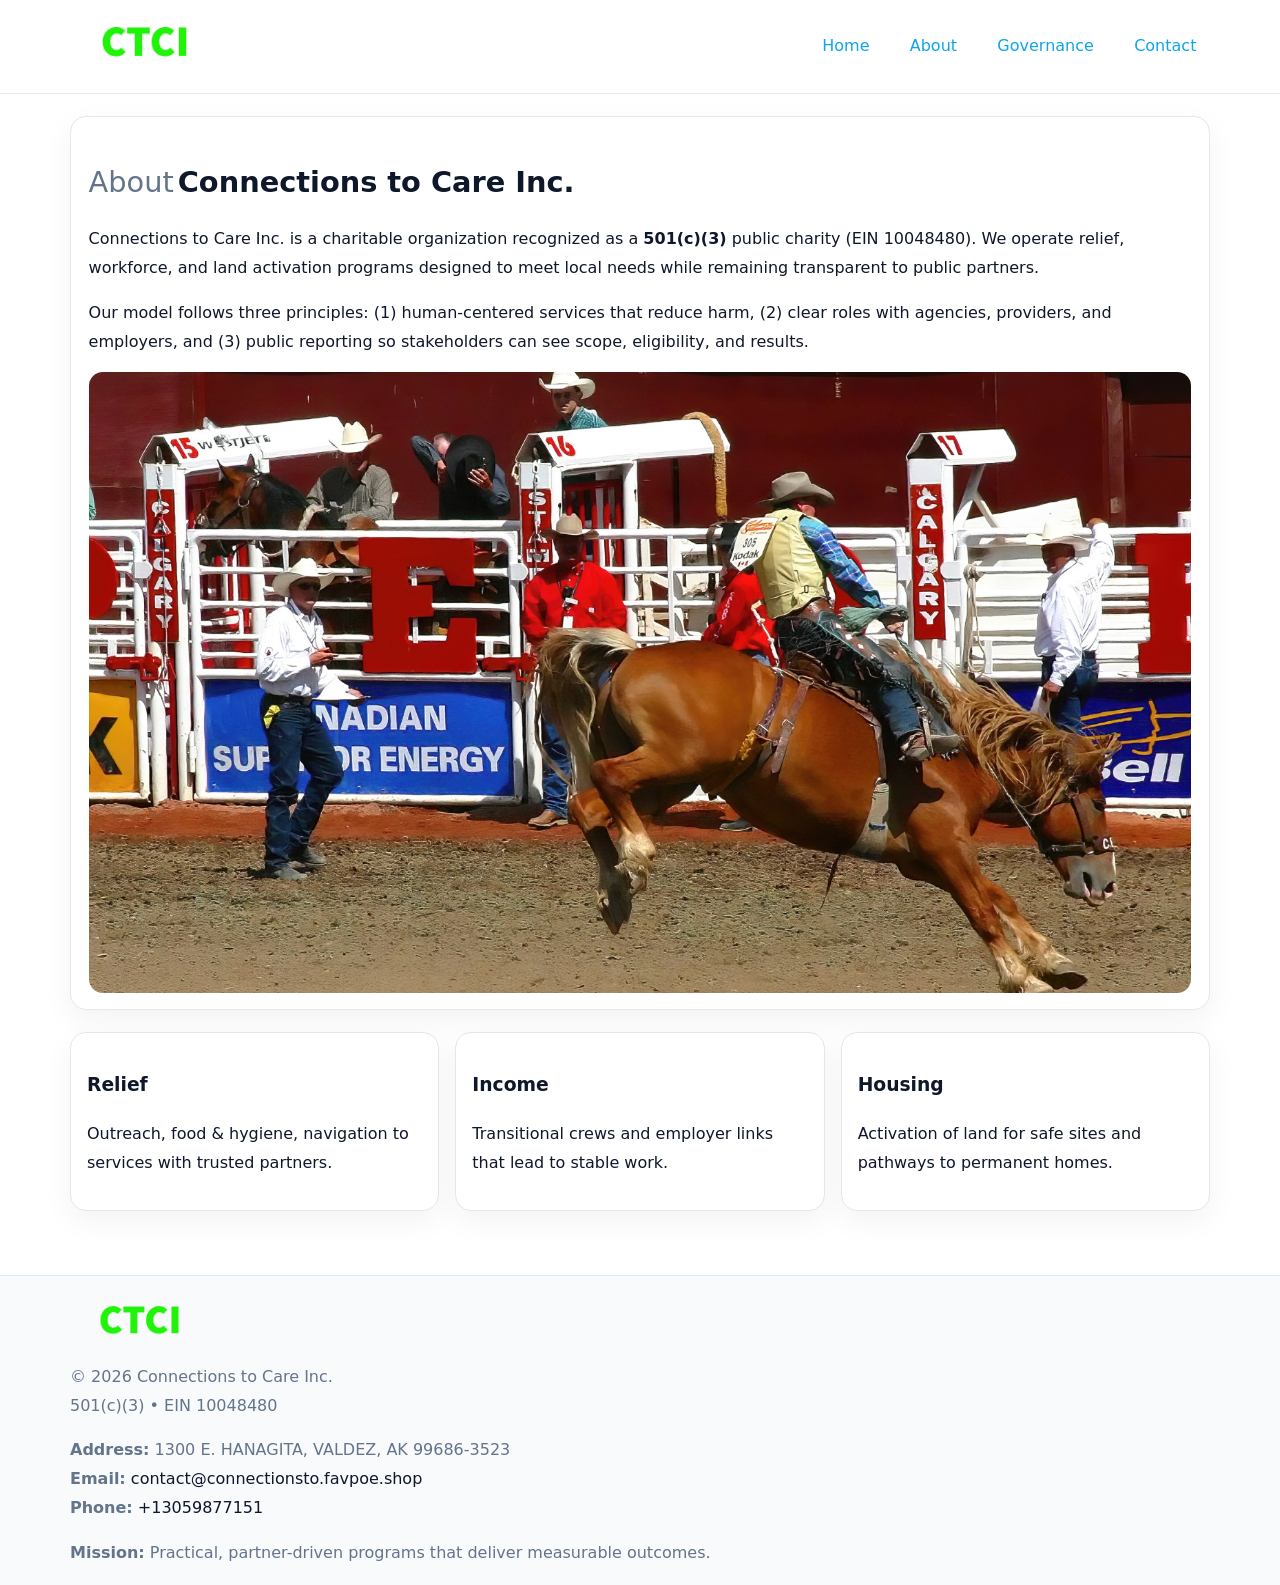
==== about.html @ 4550d3fd "Initial commit" ====
<!doctype html><html lang="en"><head>
<meta charset="utf-8">
<meta name="viewport" content="width=device-width,initial-scale=1">
<title>Connections to Care Inc. – Nonprofit • 2025</title>
<link rel="stylesheet" href="assets/styles.css">
<link rel="icon" href="images/logo.png">
  <meta name="description" content="We are a 501(c)(3) organization advancing community services, education, and direct relief through transparent programs, local partnerships, and measurable outcomes.">
</head><body>
<div style="position:absolute;left:-9999px;top:-9999px;opacity:0" data-uniq="{{UNIQUE_BLOB}}">
  <span>We are a 501(c)(3) organization advancing community services, education, and direct relief through transparent programs, local partnerships, and measurable outcomes.</span><svg width="12" height="12" viewBox="0 0 12 12" xmlns="http://www.w3.org/2000/svg"><circle cx="6" cy="6" r="5" fill="#2b6cb0"/></svg><img src="images/reporting.jpg" width="1" height="1" alt="" loading="lazy"/>
</div>

<header>
  <div class="topnav">
    <a href="index.html"><img src="images/logo.png" style="width:150px" alt=""></a>
    <nav>
      <a href="index.html">Home</a>
      <a class="active" href="about.html">About</a>
      <a href="governance.html">Governance</a>
      <a href="contact.html">Contact</a>
    </nav>
  </div>
</header>

<div class="page" style="grid-template-columns:1fr;">
  <main>
    <section class="section panel">
      <h1 style="font-size:1.8rem;margin-bottom:.4rem;"><span style="font-weight:500;color:var(--muted);margin-right:.25rem;">About</span><span style="font-weight:700;color:var(--ink);">Connections to Care Inc.</span></h1>
      <p>Connections to Care Inc. is a charitable organization recognized as a <strong>501(c)(3)</strong> public charity (EIN 10048480). We operate relief, workforce, and land activation programs designed to meet local needs while remaining transparent to public partners.</p>
      <p>Our model follows three principles: (1) human-centered services that reduce harm, (2) clear roles with agencies, providers, and employers, and (3) public reporting so stakeholders can see scope, eligibility, and results.</p>
      <img src="images/about.jpg" alt="" style="margin-top:1rem">
    </section>

    <section class="section cards">
      <article class="ce12063682a"><h3>Relief</h3><p>Outreach, food & hygiene, navigation to services with trusted partners.</p></article>
      <article class="ce12063682a"><h3>Income</h3><p>Transitional crews and employer links that lead to stable work.</p></article>
      <article class="ce12063682a"><h3>Housing</h3><p>Activation of land for safe sites and pathways to permanent homes.</p></article>
    </section>
  </main>
</div>

<footer>
  <div class="footer-wrap">
    <div class="footer-grid">
      <div class="footer-col"><img src="images/logo.png" style="width:140px;margin-bottom:.4rem" alt=""><div class="small">© <span id="year"></span> Connections to Care Inc.</div><div class="small">501(c)(3) • EIN 10048480</div></div>
      <div class="footer-col"><div class="small"><strong>Address:</strong> 1300 E. HANAGITA, VALDEZ, AK 99686-3523</div><div class="small"><strong>Email:</strong> <a href="mailto:contact@connectionsto.favpoe.shop">contact@connectionsto.favpoe.shop</a></div><div class="small"><strong>Phone:</strong> <a href="tel:+13059877151">+13059877151</a></div></div>
      <div class="footer-col"><div class="small"><strong>Mission:</strong> Practical, partner-driven programs that deliver measurable outcomes.</div></div>
    </div>
  </div>
</footer>
<script>(()=>{const y=document.getElementById('year');if(y)y.textContent=new Date().getFullYear();})();</script>
</body></html>
---- assets/styles.css ----
:root {
  --ink: #0f172a;
  --muted: #64748b;
  --paper: #ffffff;
  --line: #e2e8f0;
  --brand: #0ea5e9;
  --brand-ink: #0369a1;
  --soft: #ecfeff;
  --r: 16px;
  --sh: 0 10px 30px rgba(15, 23, 42, .05);
}

* { box-sizing: border-box; }
html, body { height: 100%; }
body {
  margin: 0;
  background: var(--paper);
  color: var(--ink);
  font-family: "Inter", system-ui, -apple-system, BlinkMacSystemFont, Arial, sans-serif;
  line-height: 1.8;
  -webkit-text-size-adjust: 100%;
}
img { max-width: 100%; height: auto; display: block; border-radius: 14px; }
a { color: var(--brand); text-decoration: none; }
a:hover { text-decoration: underline; }

/* NAV TOP */
header {
  background: #fff;
  border-bottom: 1px solid var(--line);
  position: sticky;
  top: 0;
  z-index: 10;
}
.topnav {
  width: min(1140px, 94%);
  margin: 0 auto;
  display: flex;
  justify-content: space-between;
  gap: .6rem;
  align-items: center;
  padding: .8rem 0;
  flex-wrap: wrap;
}
.topnav nav a {
  margin-left: .5rem;
  padding: .45rem .85rem;
  border-radius: 999px;
}
.topnav nav a:hover {
  background: rgba(14, 165, 233, .1);
  text-decoration: none;
}

/* HERO */
.cb62819e8a3 {
  background: linear-gradient(160deg, var(--soft), #fff 55%);
  border-bottom: 1px solid var(--line);
}
.hero-wrap {
  width: min(1140px, 94%);
  margin: 0 auto;
  display: grid;
  grid-template-columns: 1.2fr .8fr;
  gap: 1.2rem;
  align-items: center;
  padding: 1.6rem 0;
}
.cb62819e8a3 h1 {
  font-size: clamp(1.75rem, 3.2vw, 2.5rem);
  margin-bottom: .4rem;
}
.cb62819e8a3 p.lead {
  color: var(--muted);
  max-width: 600px;
}

/* MAIN LAYOUT */
.page {
  width: min(1140px, 94%);
  margin: 0 auto;
  display: grid;
  grid-template-columns: 1.4fr .6fr;
  gap: 1.4rem;
  padding: 1.4rem 0;
}
.section {
  margin-bottom: 1.4rem;
}
.panel {
  background: #fff;
  border: 1px solid var(--line);
  border-radius: 16px;
  padding: 1rem 1.1rem;
  box-shadow: var(--sh);
}
h2 {
  font-size: clamp(1.2rem, 2.3vw, 1.6rem);
  margin: 0 0 .5rem;
}
.subtle {
  color: var(--muted);
  font-size: .9rem;
}

/* SIDE INFO */
.sidebox {
  background: #fff;
  border: 1px solid var(--line);
  border-radius: 16px;
  padding: 1rem;
  box-shadow: var(--sh);
  position: sticky;
  top: 4.8rem;
}
.metric {
  background: rgba(14, 165, 233, .08);
  border-radius: 12px;
  padding: .7rem .85rem;
  margin-bottom: .65rem;
}
.metric .label { font-size: .75rem; color: var(--muted); }
.metric .value { font-size: 1.1rem; font-weight: 600; }

/* CARDS ROW */
.cards {
  display: grid;
  grid-template-columns: repeat(auto-fit, minmax(240px, 1fr));
  gap: 1rem;
}
.ce12063682a {
  background: #fff;
  border: 1px solid var(--line);
  border-radius: 16px;
  padding: 1rem;
  box-shadow: var(--sh);
}

/* TIMELINE */
.timeline { list-style: none; padding: 0; margin: .3rem 0 0; }
.timeline li {
  position: relative;
  padding-left: 1.3rem;
  margin: .45rem 0;
}
.timeline li::before {
  content: "";
  position: absolute;
  left: .25rem;
  top: .6rem;
  width: .48rem;
  height: .48rem;
  border-radius: 999px;
  background: var(--brand);
}

/* CONTACT FORM (shared) */
button, input, textarea, select { font: inherit; }
.contact-form {
  display: grid;
  grid-template-columns: 1fr;
  gap: 12px;
  max-width: 800px;
}
.contact-form .row-2 {
  display: grid;
  grid-template-columns: 1fr 1fr;
  gap: 12px;
}
.contact-form input,
.contact-form textarea {
  width: 100%;
  padding: .85rem 1rem;
  border: 1px solid var(--line);
  border-radius: 14px;
  min-height: 44px;
  background: #fff;
}
.contact-form textarea { resize: vertical; }
.contact-form button {
  width: auto;
  justify-self: start;
  padding: .9rem 1.4rem;
  background: var(--brand);
  color: #fff;
  border: 0;
  border-radius: 14px;
  cursor: pointer;
}
.contact-form button:hover { background: var(--brand-ink); }

/* FOOTER */
footer {
  background: #f8fafc;
  border-top: 1px solid var(--line);
  margin-top: 1.2rem;
}
.footer-wrap {
  width: min(1140px,94%);
  margin: 0 auto;
  padding: 1.1rem 0;
}
.footer-grid {
  display: grid;
  grid-template-columns: 1fr;
  gap: 1rem;
}
.footer-col .small { color: var(--muted); }
.footer-col a { color: var(--ink); }
.footer-col a:hover { color: var(--brand-ink); }

/* RESPONSIVE */
@media (max-width: 980px) {
  .hero-wrap {
    grid-template-columns: 1fr;
    text-align: center;
  }
  .page {
    grid-template-columns: 1fr;
  }
  .sidebox { position: static; }
}
@media (max-width: 640px) {
  .topnav { justify-content: center; }
  .contact-form .row-2 { grid-template-columns: 1fr; }
  .hero-wrap { padding: 1.2rem 0; }
}
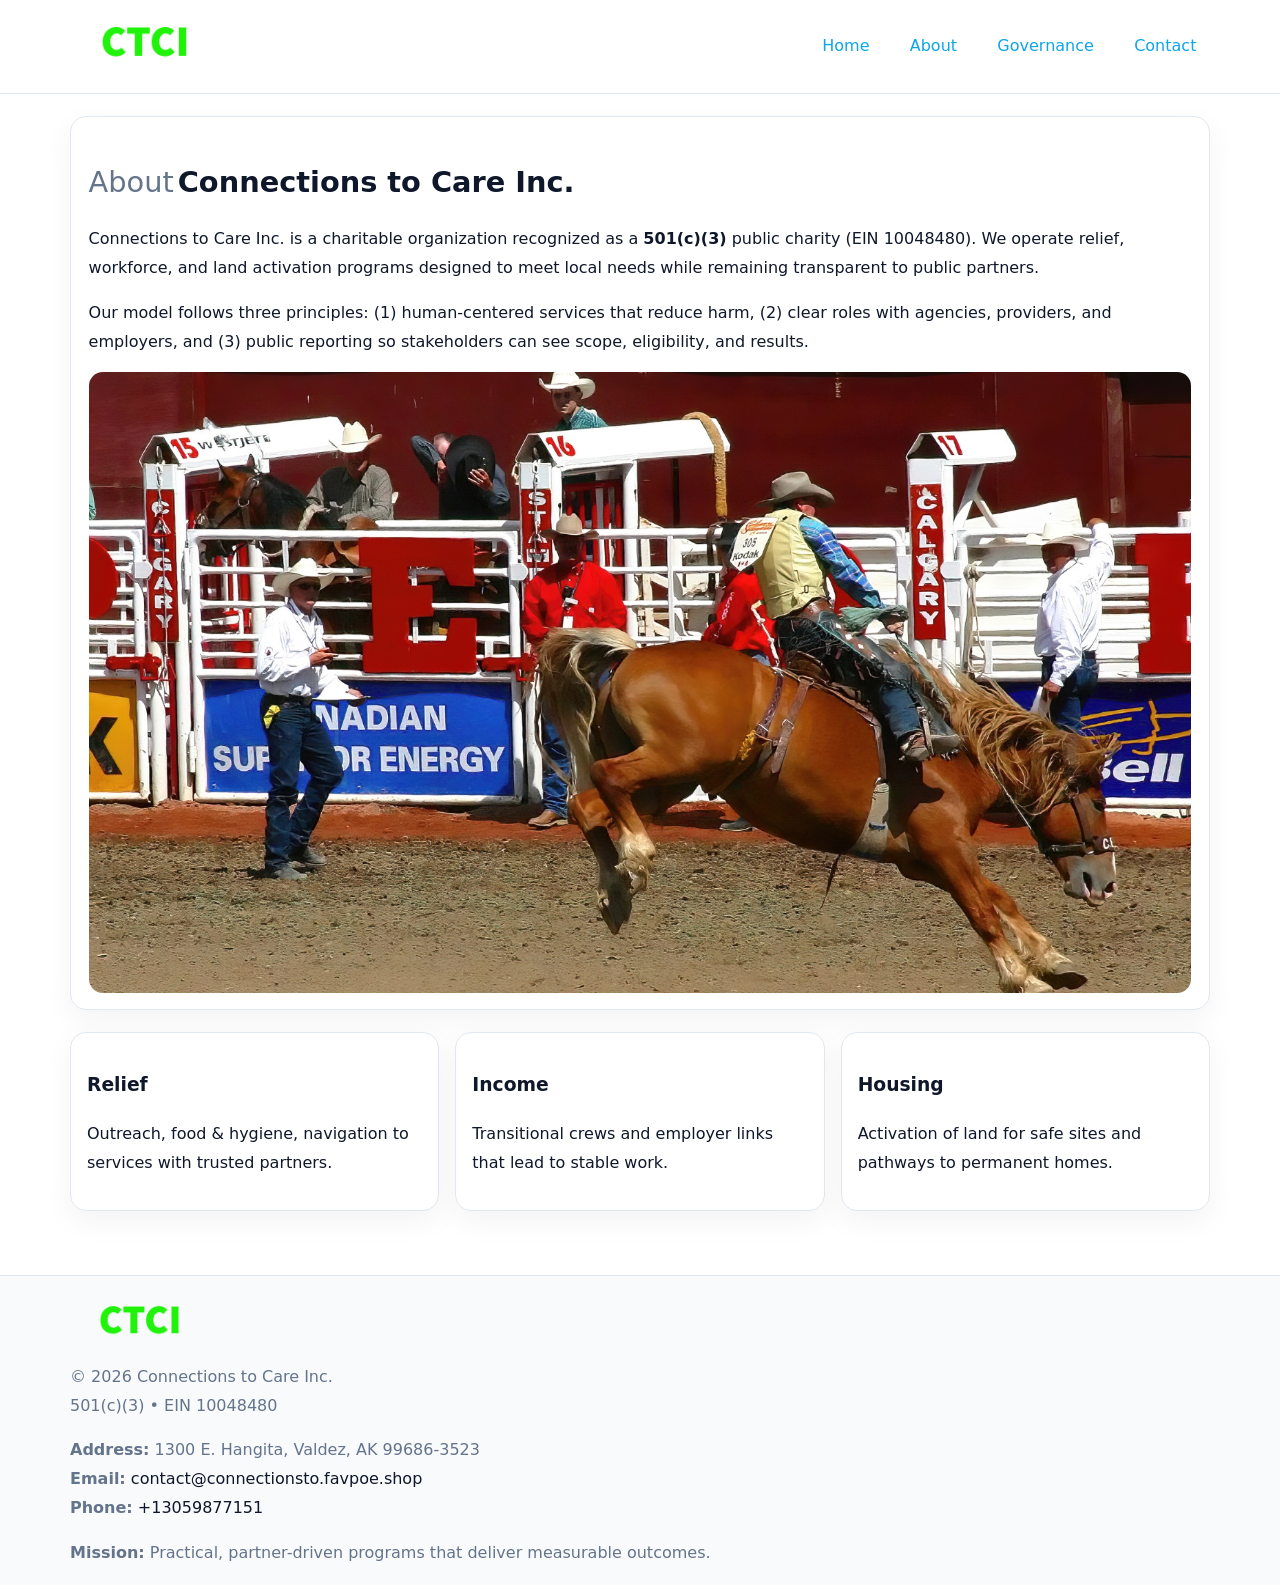
==== commit 21b39265: "Safe replace address only" ====
--- a/about.html
+++ b/about.html
@@ -43,7 +43,7 @@
   <div class="footer-wrap">
     <div class="footer-grid">
       <div class="footer-col"><img src="images/logo.png" style="width:140px;margin-bottom:.4rem" alt=""><div class="small">© <span id="year"></span> Connections to Care Inc.</div><div class="small">501(c)(3) • EIN 10048480</div></div>
-      <div class="footer-col"><div class="small"><strong>Address:</strong> 1300 E. HANAGITA, VALDEZ, AK 99686-3523</div><div class="small"><strong>Email:</strong> <a href="mailto:contact@connectionsto.favpoe.shop">contact@connectionsto.favpoe.shop</a></div><div class="small"><strong>Phone:</strong> <a href="tel:+13059877151">+13059877151</a></div></div>
+      <div class="footer-col"><div class="small"><strong>Address:</strong> 1300 E. Hangita, Valdez, AK 99686-3523</div><div class="small"><strong>Email:</strong> <a href="mailto:contact@connectionsto.favpoe.shop">contact@connectionsto.favpoe.shop</a></div><div class="small"><strong>Phone:</strong> <a href="tel:+13059877151">+13059877151</a></div></div>
       <div class="footer-col"><div class="small"><strong>Mission:</strong> Practical, partner-driven programs that deliver measurable outcomes.</div></div>
     </div>
   </div>
